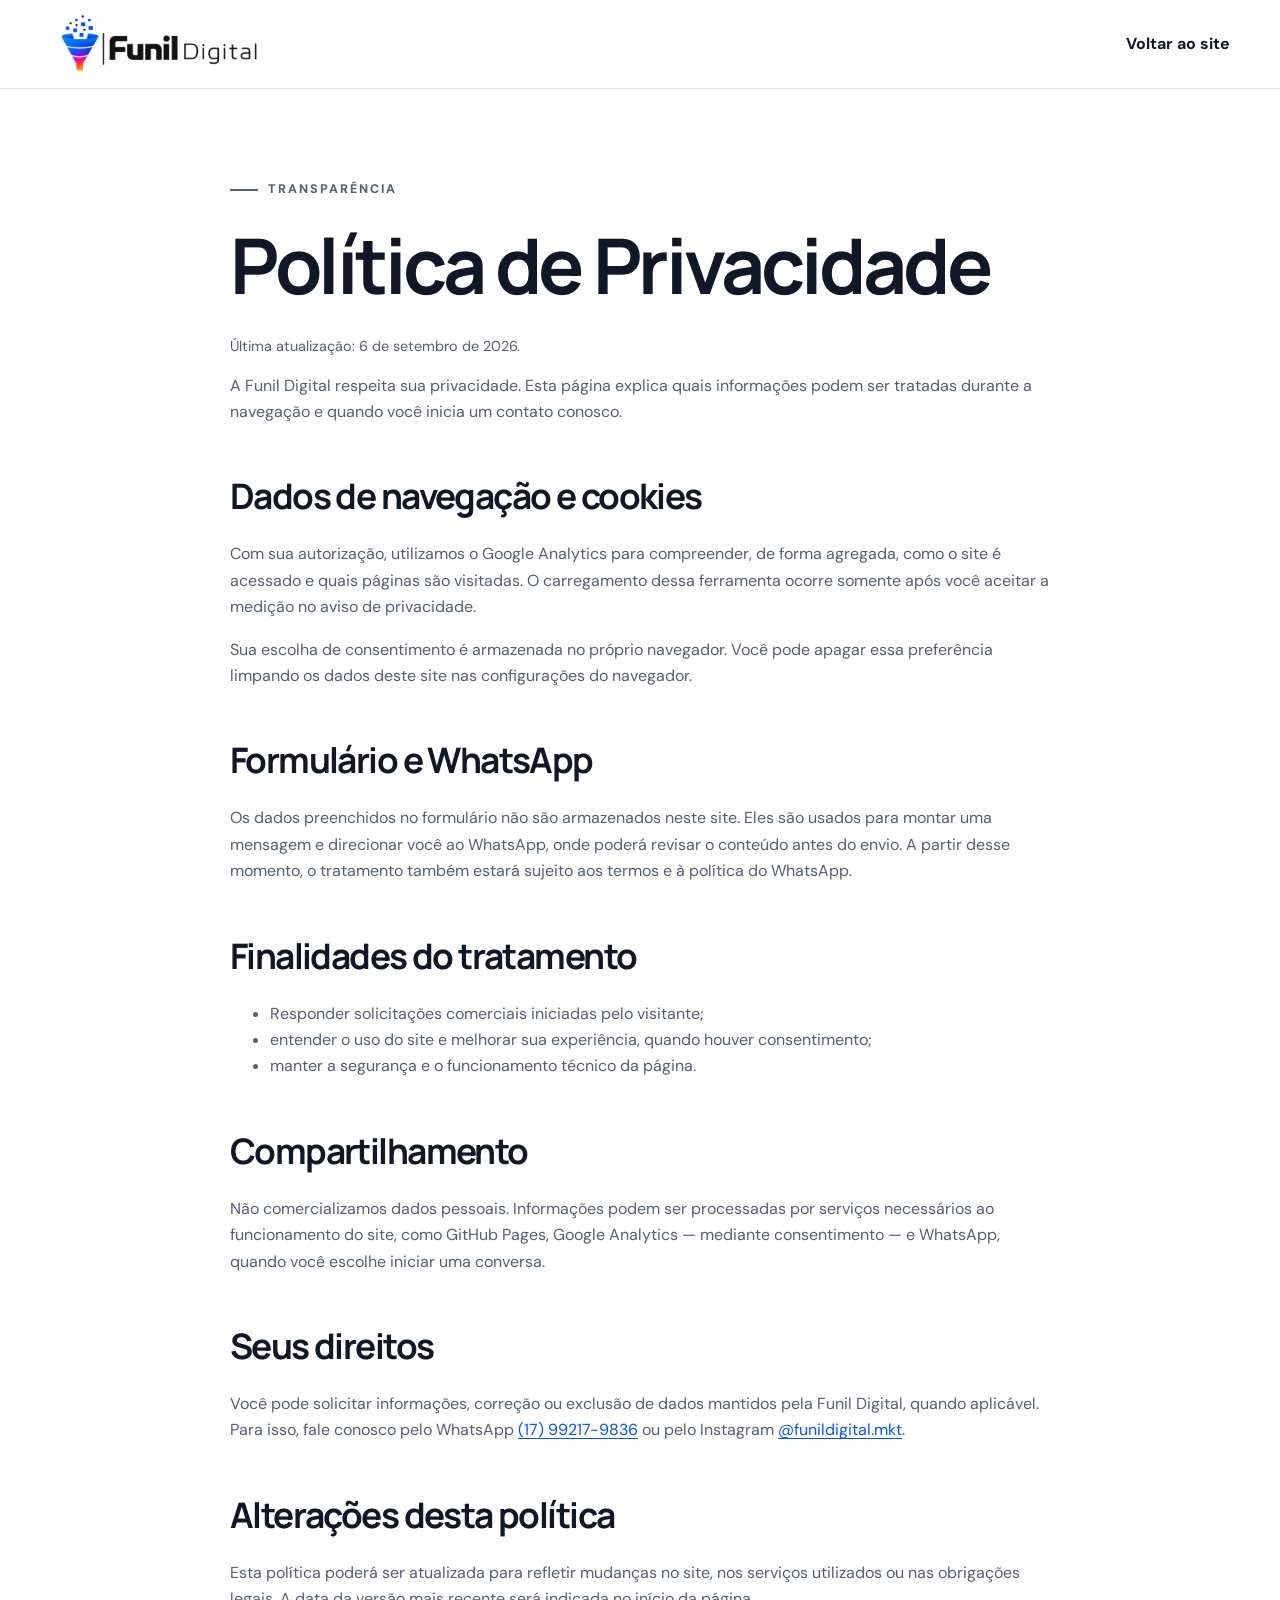
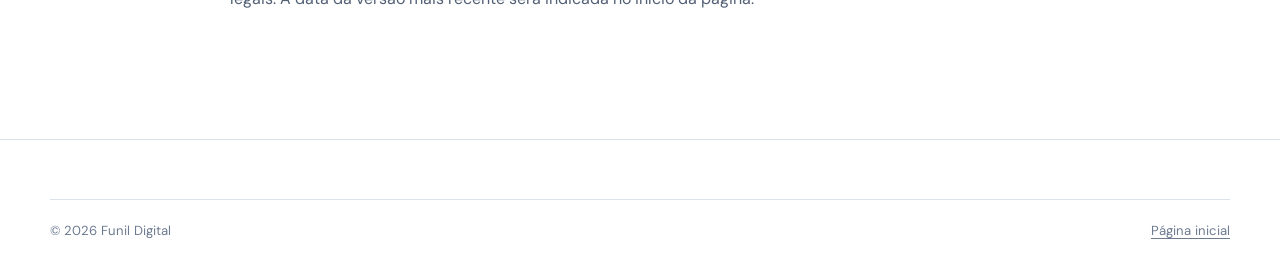
==== privacidade.html @ c0342c57 "feat: eleva site ao padrão de produção" ====
<!doctype html>
<html lang="pt-BR">
<head>
  <meta charset="utf-8">
  <meta name="viewport" content="width=device-width, initial-scale=1">
  <title>Política de Privacidade | Funil Digital</title>
  <meta name="description" content="Entenda como a Funil Digital trata dados de navegação e informações enviadas pelo WhatsApp.">
  <link rel="canonical" href="https://funildigital.com.br/privacidade.html">
  <meta name="robots" content="index, follow">
  <meta name="theme-color" content="#0756f4">
  <link rel="icon" type="image/png" sizes="32x32" href="assets/favicon-32.png">
  <link rel="preconnect" href="https://fonts.googleapis.com">
  <link rel="preconnect" href="https://fonts.gstatic.com" crossorigin>
  <link href="https://fonts.googleapis.com/css2?family=DM+Sans:wght@400;500;600;700&family=Manrope:wght@600;700;800&display=swap" rel="stylesheet">
  <link rel="stylesheet" href="styles.css">
</head>
<body class="legal-page">
  <a class="skip-link" href="#conteudo">Pular para o conteúdo</a>
  <header class="legal-header">
    <div class="container">
      <a class="brand" href="./" aria-label="Voltar para a página inicial da Funil Digital">
        <img src="assets/funil-digital-logo-header.webp" width="560" height="186" alt="Funil Digital">
      </a>
      <a class="text-link" href="./">Voltar ao site</a>
    </div>
  </header>
  <main id="conteudo" class="container legal-content">
    <p class="eyebrow">Transparência</p>
    <h1>Política de Privacidade</h1>
    <p class="legal-updated">Última atualização: 6 de setembro de 2026.</p>

    <p>A Funil Digital respeita sua privacidade. Esta página explica quais informações podem ser tratadas durante a navegação e quando você inicia um contato conosco.</p>

    <h2>Dados de navegação e cookies</h2>
    <p>Com sua autorização, utilizamos o Google Analytics para compreender, de forma agregada, como o site é acessado e quais páginas são visitadas. O carregamento dessa ferramenta ocorre somente após você aceitar a medição no aviso de privacidade.</p>
    <p>Sua escolha de consentimento é armazenada no próprio navegador. Você pode apagar essa preferência limpando os dados deste site nas configurações do navegador.</p>

    <h2>Formulário e WhatsApp</h2>
    <p>Os dados preenchidos no formulário não são armazenados neste site. Eles são usados para montar uma mensagem e direcionar você ao WhatsApp, onde poderá revisar o conteúdo antes do envio. A partir desse momento, o tratamento também estará sujeito aos termos e à política do WhatsApp.</p>

    <h2>Finalidades do tratamento</h2>
    <ul>
      <li>Responder solicitações comerciais iniciadas pelo visitante;</li>
      <li>entender o uso do site e melhorar sua experiência, quando houver consentimento;</li>
      <li>manter a segurança e o funcionamento técnico da página.</li>
    </ul>

    <h2>Compartilhamento</h2>
    <p>Não comercializamos dados pessoais. Informações podem ser processadas por serviços necessários ao funcionamento do site, como GitHub Pages, Google Analytics — mediante consentimento — e WhatsApp, quando você escolhe iniciar uma conversa.</p>

    <h2>Seus direitos</h2>
    <p>Você pode solicitar informações, correção ou exclusão de dados mantidos pela Funil Digital, quando aplicável. Para isso, fale conosco pelo WhatsApp <a href="https://wa.me/5517992179836" target="_blank" rel="noopener noreferrer">(17) 99217-9836</a> ou pelo Instagram <a href="https://www.instagram.com/funildigital.mkt/" target="_blank" rel="noopener noreferrer">@funildigital.mkt</a>.</p>

    <h2>Alterações desta política</h2>
    <p>Esta política poderá ser atualizada para refletir mudanças no site, nos serviços utilizados ou nas obrigações legais. A data da versão mais recente será indicada no início da página.</p>
  </main>
  <footer>
    <div class="container footer-legal">
      <span>© 2026 Funil Digital</span>
      <a href="./">Página inicial</a>
    </div>
  </footer>
</body>
</html>
---- styles.css ----
:root {
  --blue: #0756f4;
  --blue-dark: #0645c4;
  --navy: #071b4b;
  --ink: #101828;
  --muted: #526075;
  --line: #dce3ee;
  --soft: #f4f7fc;
  --pink: #e81596;
  --orange: #ff8a24;
  --white: #fff;
  --shadow: 0 22px 60px rgba(17, 38, 78, .12);
  --radius: 22px;
}

* { box-sizing: border-box; }
html { scroll-behavior: smooth; scroll-padding-top: 104px; }
body {
  margin: 0;
  color: var(--ink);
  background: var(--white);
  font: 1rem/1.65 "DM Sans", system-ui, -apple-system, BlinkMacSystemFont, "Segoe UI", sans-serif;
  text-rendering: optimizeLegibility;
  -webkit-font-smoothing: antialiased;
}
body.menu-open { overflow: hidden; }
img { display: block; max-width: 100%; }
a { color: inherit; text-decoration: none; }
button, input, select { font: inherit; }
h1, h2, h3 {
  margin-top: 0;
  font-family: "Manrope", system-ui, sans-serif;
  line-height: 1.08;
  letter-spacing: -.045em;
}
h1 { margin-bottom: 28px; font-size: clamp(3rem, 6.5vw, 6.2rem); }
h2 { margin-bottom: 26px; font-size: clamp(2.35rem, 4.3vw, 4.1rem); }
h3 { font-size: 1.45rem; }
p { margin-top: 0; }
em { color: var(--blue); font-style: normal; }
.container { width: min(1180px, calc(100% - 48px)); margin-inline: auto; }

.skip-link {
  position: fixed;
  top: 12px;
  left: 12px;
  z-index: 100;
  padding: 12px 16px;
  color: var(--white);
  background: var(--navy);
  border-radius: 8px;
  transform: translateY(-150%);
}
.skip-link:focus { transform: translateY(0); }
:focus-visible { outline: 3px solid var(--orange); outline-offset: 4px; }

.site-header {
  position: fixed;
  inset: 0 0 auto;
  z-index: 50;
  height: 88px;
  background: rgba(255, 255, 255, .92);
  border-bottom: 1px solid rgba(220, 227, 238, .85);
  backdrop-filter: blur(18px);
}
.nav { height: 100%; display: flex; align-items: center; justify-content: space-between; }
.brand { display: inline-flex; align-items: center; min-width: 190px; }
.brand img { width: 218px; height: auto; }
.nav nav { display: flex; align-items: center; gap: 32px; font-weight: 600; font-size: .95rem; }
.nav nav > a:not(.nav-cta) { position: relative; }
.nav nav > a:not(.nav-cta)::after {
  content: "";
  position: absolute;
  right: 100%;
  bottom: -7px;
  left: 0;
  height: 2px;
  background: var(--blue);
  transition: right .2s ease;
}
.nav nav > a:not(.nav-cta):hover::after,
.nav nav > a:not(.nav-cta):focus-visible::after { right: 0; }
.nav-cta, .button {
  display: inline-flex;
  min-height: 52px;
  align-items: center;
  justify-content: center;
  gap: 8px;
  border-radius: 999px;
  font-weight: 700;
}
.nav-cta { min-height: 44px; padding: 10px 19px; color: var(--white); background: var(--ink); }
.menu-button {
  display: none;
  width: 48px;
  height: 48px;
  padding: 12px;
  border: 0;
  border-radius: 10px;
  background: transparent;
  cursor: pointer;
}
.menu-button span {
  display: block;
  width: 24px;
  height: 2px;
  margin: 5px auto;
  background: var(--ink);
  transition: transform .2s ease, opacity .2s ease;
}
.menu-button[aria-expanded="true"] span:first-child { transform: translateY(7px) rotate(45deg); }
.menu-button[aria-expanded="true"] span:nth-child(2) { opacity: 0; }
.menu-button[aria-expanded="true"] span:last-child { transform: translateY(-7px) rotate(-45deg); }

.hero { padding-top: 140px; overflow: hidden; background: linear-gradient(180deg, #fff, #f7f9ff); }
.hero-grid {
  display: grid;
  min-height: 690px;
  grid-template-columns: 1.08fr .92fr;
  align-items: center;
  gap: 48px;
  padding: 50px 0 70px;
}
.eyebrow {
  margin-bottom: 24px;
  color: var(--blue);
  font-weight: 800;
  font-size: .78rem;
  letter-spacing: .16em;
  text-transform: uppercase;
}
.eyebrow::before {
  content: "";
  display: inline-block;
  width: 28px;
  height: 2px;
  margin-right: 10px;
  vertical-align: middle;
  background: currentColor;
}
.lead { max-width: 650px; color: var(--muted); font-size: 1.18rem; }
.actions { display: flex; align-items: center; gap: 28px; margin-top: 34px; }
.button {
  padding: 0 25px;
  border: 0;
  cursor: pointer;
  transition: transform .2s ease, box-shadow .2s ease, background .2s ease;
}
.button:hover { transform: translateY(-2px); }
.primary { color: var(--white); background: var(--blue); box-shadow: 0 14px 30px rgba(7, 86, 244, .25); }
.primary:hover { background: var(--blue-dark); box-shadow: 0 16px 34px rgba(7, 86, 244, .32); }
.secondary { margin-top: 20px; color: var(--navy); background: var(--white); }
.text-link { min-height: 44px; display: inline-flex; align-items: center; gap: 7px; font-weight: 700; }
.text-link span { color: var(--blue); }
.proof { display: flex; gap: 30px; margin-top: 56px; padding-top: 25px; border-top: 1px solid var(--line); }
.proof div { display: flex; flex-direction: column; }
.proof span { color: var(--muted); font-size: .82rem; }

.hero-visual { position: relative; display: grid; height: 560px; place-items: center; }
.ring { position: absolute; width: 530px; height: 530px; border: 1px solid rgba(7, 86, 244, .15); border-radius: 50%; }
.funnel-card {
  position: relative;
  z-index: 2;
  display: flex;
  width: min(410px, 86%);
  aspect-ratio: 1 / 1.06;
  flex-direction: column;
  align-items: center;
  justify-content: center;
  border: 1px solid rgba(255, 255, 255, .8);
  border-radius: 42px;
  background: rgba(255, 255, 255, .92);
  box-shadow: var(--shadow);
}
.funnel-card::before { content: ""; position: absolute; inset: 16px; border: 1px solid var(--line); border-radius: 31px; }
.funnel-card img { position: relative; z-index: 1; width: 220px; height: 220px; object-fit: contain; filter: drop-shadow(0 18px 18px rgba(7, 86, 244, .2)); }
.funnel-card p, .funnel-card strong { position: relative; z-index: 1; }
.funnel-card p { margin: 10px 0 0; color: var(--muted); font-size: .875rem; }
.funnel-card strong { font-family: "Manrope", system-ui, sans-serif; }
.metric {
  position: absolute;
  z-index: 3;
  padding: 14px 18px;
  background: var(--white);
  border-radius: 15px;
  box-shadow: 0 14px 36px rgba(20, 43, 88, .15);
}
.metric small, .metric strong { display: block; }
.metric small { color: var(--muted); font-size: .75rem; }
.metric strong { font-size: .875rem; }
.metric-top { top: 72px; right: -6px; }
.metric-bottom { bottom: 72px; left: -6px; }
.platforms {
  display: flex;
  min-height: 82px;
  align-items: center;
  justify-content: space-between;
  color: #5f6c80;
}
.platforms span { font-size: .8rem; letter-spacing: .08em; text-transform: uppercase; }
.platforms b { color: #344054; }
.platforms i { width: 4px; height: 4px; border-radius: 50%; background: var(--blue); }

.section { padding: 115px 0; }
.heading { display: grid; grid-template-columns: 1.4fr .6fr; align-items: end; gap: 70px; margin-bottom: 58px; }
.heading h2 { margin-bottom: 0; }
.heading > p { margin-bottom: 8px; color: var(--muted); }
.cards { display: grid; grid-template-columns: repeat(2, minmax(0, 1fr)); gap: 20px; }
.card {
  padding: 34px;
  overflow: hidden;
  border: 1px solid var(--line);
  border-radius: var(--radius);
  background: var(--white);
  transition: transform .25s ease, box-shadow .25s ease, border-color .25s ease;
}
.card:hover { transform: translateY(-5px); border-color: transparent; box-shadow: var(--shadow); }
.card.featured { color: var(--white); background: var(--blue); border-color: var(--blue); }
.number { color: #6d7b91; font: 700 .78rem "Manrope", system-ui, sans-serif; }
.featured .number { color: #c4d6ff; }
.service-icon {
  display: grid;
  width: 52px;
  height: 52px;
  margin: 36px 0 30px;
  place-items: center;
  color: var(--blue);
  background: var(--soft);
  border-radius: 15px;
  font-size: 1.5rem;
}
.featured .service-icon { color: var(--white); background: rgba(255, 255, 255, .15); }
.card p, .card li { color: var(--muted); }
.featured p, .featured li { color: #e8efff; }
.card ul { margin: 24px 0 0; padding: 20px 0 0; border-top: 1px solid var(--line); list-style: none; }
.featured ul { border-color: rgba(255, 255, 255, .25); }
.card li { margin: 8px 0; }
.card li::before { content: "✓"; margin-right: 8px; color: var(--blue); font-weight: 800; }
.featured li::before { color: var(--white); }

.method { position: relative; overflow: hidden; color: var(--white); background: var(--navy); }
.method::after {
  content: "";
  position: absolute;
  bottom: -280px;
  left: -220px;
  width: 540px;
  height: 540px;
  border-radius: 50%;
  background: radial-gradient(circle, rgba(7, 86, 244, .5), transparent 68%);
}
.method-grid { position: relative; z-index: 1; display: grid; grid-template-columns: .8fr 1.2fr; gap: 95px; }
.light { color: #adc4fa; }
.method p { color: #c5d0e5; }
.method h2 em, .contact h2 em {
  background: linear-gradient(100deg, #6a9dff, var(--pink), var(--orange));
  background-clip: text;
  -webkit-background-clip: text;
  -webkit-text-fill-color: transparent;
}
.steps { margin: 0; padding: 0; list-style: none; }
.steps li { display: grid; grid-template-columns: 60px 1fr; gap: 20px; padding: 26px 0; border-bottom: 1px solid rgba(255, 255, 255, .16); }
.steps > li > span, .steps small { color: #91adE8; font-size: .78rem; letter-spacing: .13em; text-transform: uppercase; }
.steps h3 { margin: 5px 0; }
.steps p { margin: 0; font-size: .94rem; }

.why-grid { display: grid; grid-template-columns: .9fr 1.1fr; align-items: center; gap: 90px; }
.gradient-panel {
  position: relative;
  display: grid;
  height: 590px;
  overflow: hidden;
  place-items: center;
  background: linear-gradient(155deg, var(--blue), #1534c6 48%, var(--pink) 76%, var(--orange));
  border-radius: 36px;
  box-shadow: var(--shadow);
}
.gradient-panel::after { content: ""; position: absolute; inset: 24px; border: 1px solid rgba(255, 255, 255, .35); border-radius: 27px; }
.gradient-panel img { width: 245px; height: 245px; object-fit: contain; filter: drop-shadow(0 25px 30px rgba(3, 12, 50, .25)); }
.why-copy > p { color: var(--muted); font-size: 1.08rem; }
.benefits { margin-top: 35px; }
.benefits > div { display: grid; grid-template-columns: 45px 1fr; padding: 20px 0; border-top: 1px solid var(--line); }
.benefits b { color: var(--blue); }
.benefits p { margin: 0; }
.benefits strong, .benefits span { display: block; }
.benefits span { color: var(--muted); font-size: .92rem; }

.faq { padding-top: 40px; background: var(--soft); }
.faq-grid { display: grid; grid-template-columns: .8fr 1.2fr; gap: 90px; }
.faq-list { border-top: 1px solid #cfd8e6; }
.faq details { border-bottom: 1px solid #cfd8e6; }
.faq summary {
  position: relative;
  padding: 24px 48px 24px 0;
  cursor: pointer;
  font: 700 1.05rem "Manrope", system-ui, sans-serif;
  list-style: none;
}
.faq summary::-webkit-details-marker { display: none; }
.faq summary::after { content: "+"; position: absolute; top: 20px; right: 8px; color: var(--blue); font-size: 1.6rem; font-weight: 400; }
.faq details[open] summary::after { content: "−"; }
.faq details p { padding-right: 44px; color: var(--muted); }

.contact { padding: 95px 0; background: var(--soft); }
.contact-card {
  position: relative;
  display: grid;
  grid-template-columns: 1fr .8fr;
  gap: 75px;
  padding: 68px;
  overflow: hidden;
  color: var(--white);
  background: var(--navy);
  border-radius: 36px;
}
.contact-card::before {
  content: "";
  position: absolute;
  top: -270px;
  right: -150px;
  width: 500px;
  height: 500px;
  border-radius: 50%;
  background: linear-gradient(145deg, rgba(7, 86, 244, .75), rgba(232, 21, 150, .4));
  filter: blur(15px);
}
.contact-copy, .contact form { position: relative; z-index: 1; }
.contact-copy > p { color: #c5d0e5; }
.contact address { display: flex; flex-direction: column; gap: 8px; font-style: normal; }
.contact address a { width: fit-content; min-height: 36px; }
.contact form { padding: 28px; color: var(--ink); background: var(--white); border-radius: 23px; }
.contact label { display: block; margin-top: 15px; font-weight: 700; font-size: .9rem; }
.contact label:first-child { margin-top: 0; }
.contact input, .contact select {
  width: 100%;
  height: 50px;
  margin-top: 6px;
  padding: 0 13px;
  color: var(--ink);
  background: #f8faff;
  border: 1px solid var(--line);
  border-radius: 10px;
}
.contact input:focus, .contact select:focus { border-color: var(--blue); box-shadow: 0 0 0 3px rgba(7, 86, 244, .12); outline: 0; }
.gradient-button { width: 100%; margin-top: 24px; color: var(--white); background: linear-gradient(100deg, var(--blue), #8f32d6, var(--pink)); }
.form-note { margin: 10px 0 0; color: #69778d; font-size: .78rem; text-align: center; }

.whatsapp-float {
  position: fixed;
  right: 22px;
  bottom: 22px;
  z-index: 40;
  display: grid;
  width: 56px;
  height: 56px;
  place-items: center;
  color: var(--white);
  background: #167d44;
  border: 3px solid var(--white);
  border-radius: 50%;
  box-shadow: 0 10px 28px rgba(16, 24, 40, .24);
  font-weight: 800;
  font-size: .82rem;
}
.whatsapp-float:hover { background: #116b39; }
.cookie-pending .whatsapp-float { bottom: 150px; }

footer { padding: 35px 0 22px; border-top: 1px solid var(--line); }
.footer-main { display: grid; grid-template-columns: 220px 1fr auto; align-items: center; gap: 34px; }
.footer-brand img { width: 205px; }
.footer-main p { margin: 0; color: var(--muted); text-align: center; }
.footer-main > a:last-child { min-height: 44px; display: inline-flex; align-items: center; font-weight: 700; }
.footer-legal {
  display: flex;
  justify-content: space-between;
  margin-top: 24px;
  padding-top: 20px;
  color: #6d7b91;
  border-top: 1px solid var(--line);
  font-size: .82rem;
}
.footer-legal a { text-decoration: underline; text-underline-offset: 3px; }

.cookie-banner {
  position: fixed;
  right: 20px;
  bottom: 20px;
  left: 20px;
  z-index: 80;
  display: flex;
  width: min(760px, calc(100% - 40px));
  align-items: center;
  justify-content: space-between;
  gap: 24px;
  margin-inline: auto;
  padding: 20px;
  background: var(--white);
  border: 1px solid var(--line);
  border-radius: 18px;
  box-shadow: 0 18px 60px rgba(16, 24, 40, .22);
}
.cookie-banner[hidden] { display: none; }
.cookie-banner p { margin: 4px 0 0; color: var(--muted); font-size: .9rem; }
.cookie-banner p a { color: var(--blue); text-decoration: underline; }
.cookie-actions { display: flex; gap: 10px; flex-shrink: 0; }
.cookie-actions button { min-height: 44px; padding: 0 17px; border-radius: 999px; cursor: pointer; font-weight: 700; }
.cookie-decline { color: var(--ink); background: var(--white); border: 1px solid var(--line); }
.cookie-accept { color: var(--white); background: var(--blue); border: 1px solid var(--blue); }
.noscript { padding: 14px; color: var(--white); background: var(--navy); text-align: center; }
.noscript a { text-decoration: underline; }

.legal-header { border-bottom: 1px solid var(--line); }
.legal-header .container { display: flex; min-height: 88px; align-items: center; justify-content: space-between; }
.legal-content { max-width: 820px; padding-top: 90px; padding-bottom: 110px; }
.legal-content h1 { font-size: clamp(2.7rem, 7vw, 4.8rem); }
.legal-content h2 { margin-top: 52px; font-size: clamp(1.6rem, 4vw, 2.2rem); }
.legal-content p, .legal-content li { color: var(--muted); }
.legal-content a { color: var(--blue); text-decoration: underline; text-underline-offset: 3px; }
.legal-updated { font-size: .9rem; }

@media (max-width: 950px) {
  .menu-button { display: block; }
  .nav nav {
    position: fixed;
    inset: 88px 0 auto;
    display: none;
    max-height: calc(100vh - 88px);
    overflow-y: auto;
    flex-direction: column;
    align-items: stretch;
    gap: 8px;
    padding: 22px 24px 30px;
    background: var(--white);
    border-bottom: 1px solid var(--line);
    box-shadow: 0 20px 35px rgba(15, 30, 60, .1);
  }
  .nav nav.open { display: flex; }
  .nav nav a { min-height: 48px; display: flex; align-items: center; padding-inline: 12px; }
  .nav-cta { justify-content: center; margin-top: 8px; }
  .hero-grid, .method-grid, .why-grid, .contact-card, .faq-grid { grid-template-columns: 1fr; }
  .hero-grid { padding-top: 20px; }
  .hero-copy { padding-top: 50px; }
  .hero-visual { height: 510px; }
  .heading { grid-template-columns: 1fr; gap: 18px; }
  .method-grid, .why-grid, .faq-grid { gap: 58px; }
  .contact-card { gap: 42px; }
  .gradient-panel { height: 520px; }
  .footer-main { grid-template-columns: 205px 1fr; }
  .footer-main > a:last-child { grid-column: 2; justify-self: end; }
}

@media (max-width: 620px) {
  html { scroll-padding-top: 90px; }
  .container { width: min(100% - 28px, 1180px); }
  .site-header { height: 78px; }
  .brand img { width: 178px; }
  .nav nav { inset: 78px 0 auto; max-height: calc(100vh - 78px); }
  .hero { padding-top: 96px; }
  .hero-grid { min-height: auto; padding-bottom: 40px; }
  .hero-copy { padding-top: 34px; }
  h1 { font-size: clamp(2.65rem, 13vw, 3.25rem); }
  h2 { font-size: clamp(2.15rem, 10vw, 2.8rem); }
  .lead { font-size: 1.05rem; }
  .actions { align-items: stretch; flex-direction: column; gap: 14px; }
  .actions .button, .actions .text-link { width: 100%; justify-content: center; }
  .proof { justify-content: space-between; gap: 12px; margin-top: 42px; }
  .proof div:nth-child(2) { display: none; }
  .hero-visual { height: 430px; }
  .ring { width: 390px; height: 390px; }
  .funnel-card { width: 88%; border-radius: 30px; }
  .funnel-card img { width: 178px; height: 178px; }
  .metric-top { top: 42px; right: 0; }
  .metric-bottom { bottom: 42px; left: 0; }
  .platforms { justify-content: flex-start; gap: 22px; overflow-x: auto; white-space: nowrap; scrollbar-width: none; }
  .platforms::-webkit-scrollbar { display: none; }
  .section { padding: 80px 0; }
  .cards { grid-template-columns: 1fr; }
  .card { padding: 28px; }
  .method-grid, .why-grid, .faq-grid { gap: 45px; }
  .gradient-panel { height: 420px; }
  .gradient-panel img { width: 205px; height: 205px; }
  .faq { padding-top: 70px; }
  .contact { padding: 70px 0; }
  .contact-card { width: calc(100% - 18px); padding: 42px 21px; border-radius: 28px; }
  .contact form { padding: 22px; }
  .footer-main { display: flex; align-items: flex-start; flex-direction: column; gap: 18px; }
  .footer-main p { text-align: left; }
  .footer-main > a:last-child { align-self: flex-start; }
  .footer-legal { flex-direction: column; gap: 8px; }
  .whatsapp-float { right: 14px; bottom: 14px; }
  .cookie-banner { align-items: stretch; flex-direction: column; }
  .cookie-actions { width: 100%; }
  .cookie-actions button { flex: 1; }
  .cookie-pending .whatsapp-float { bottom: 250px; }
}

@media (prefers-reduced-motion: reduce) {
  html { scroll-behavior: auto; }
  *, *::before, *::after { scroll-behavior: auto !important; transition-duration: .01ms !important; }
}
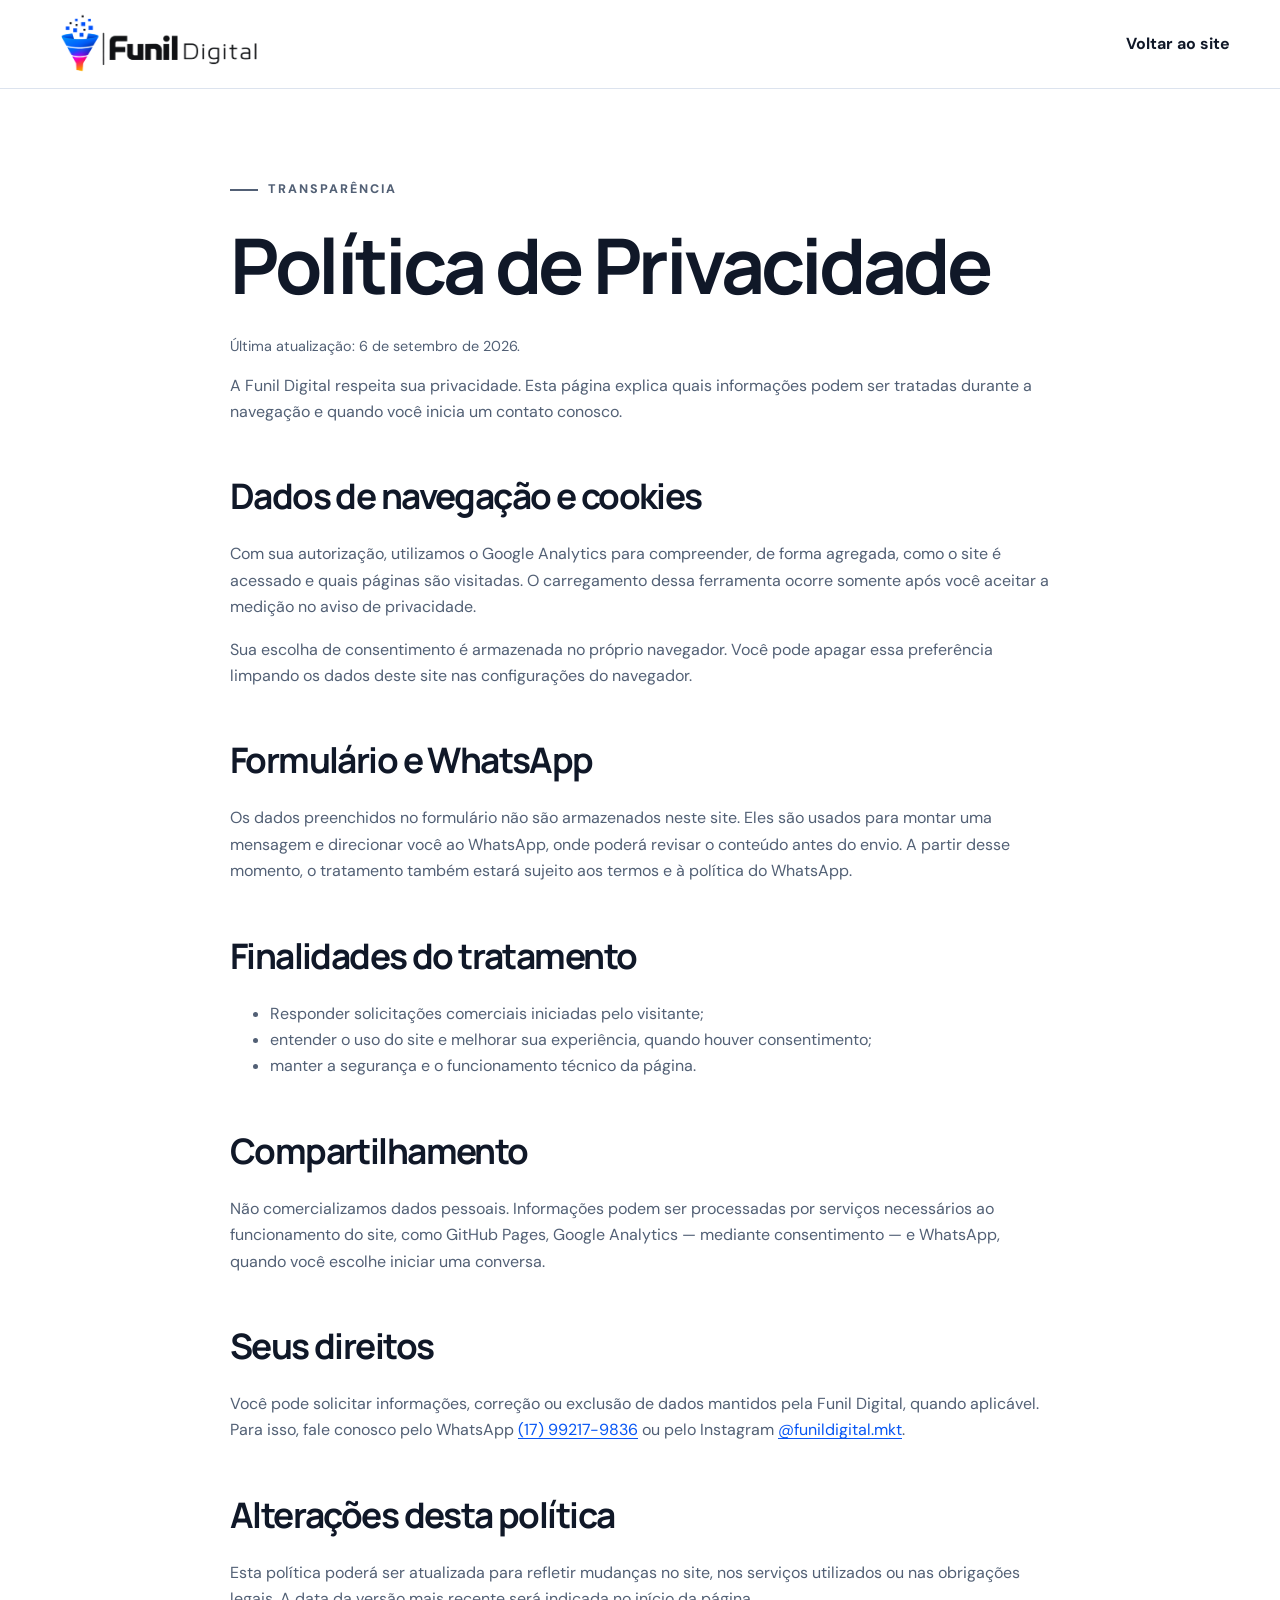
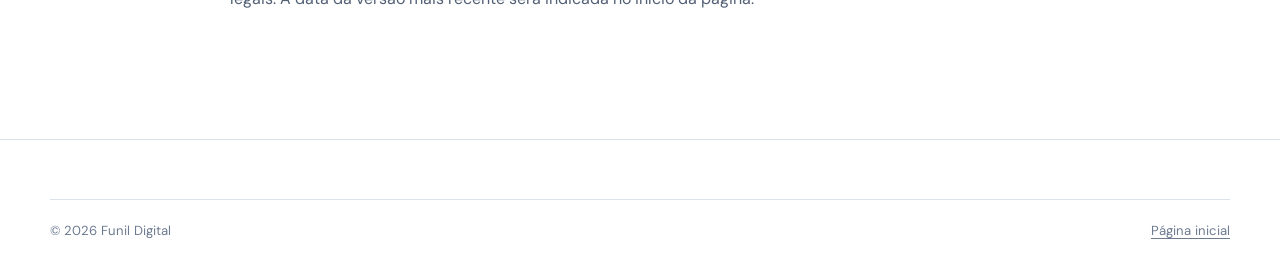
==== commit 1800912f: "fix: atualiza imagens e remove referências WebP" ====
--- a/privacidade.html
+++ b/privacidade.html
@@ -19,7 +19,7 @@
   <header class="legal-header">
     <div class="container">
       <a class="brand" href="./" aria-label="Voltar para a página inicial da Funil Digital">
-        <img src="assets/funil-digital-logo-header.webp" width="560" height="186" alt="Funil Digital">
+        <img src="assets/funil-digital-horizontal-compacta.png" width="2048" height="682" alt="Funil Digital">
       </a>
       <a class="text-link" href="./">Voltar ao site</a>
     </div>
--- a/styles.css
+++ b/styles.css
@@ -156,40 +156,36 @@
 .proof div { display: flex; flex-direction: column; }
 .proof span { color: var(--muted); font-size: .82rem; }
 
-.hero-visual { position: relative; display: grid; height: 560px; place-items: center; }
-.ring { position: absolute; width: 530px; height: 530px; border: 1px solid rgba(7, 86, 244, .15); border-radius: 50%; }
-.funnel-card {
+.hero-visual { position: relative; display: grid; min-width: 0; height: 560px; place-items: center; }
+.hero-project-backdrop {
+  position: absolute;
+  inset: 34px 0 34px 42px;
+  border-radius: 38px;
+  background: linear-gradient(145deg, var(--blue), #6b38d5 58%, var(--pink));
+  transform: rotate(3deg);
+  opacity: .14;
+}
+.hero-project-card {
   position: relative;
   z-index: 2;
-  display: flex;
-  width: min(410px, 86%);
-  aspect-ratio: 1 / 1.06;
-  flex-direction: column;
-  align-items: center;
-  justify-content: center;
-  border: 1px solid rgba(255, 255, 255, .8);
-  border-radius: 42px;
-  background: rgba(255, 255, 255, .92);
-  box-shadow: var(--shadow);
-}
-.funnel-card::before { content: ""; position: absolute; inset: 16px; border: 1px solid var(--line); border-radius: 31px; }
-.funnel-card img { position: relative; z-index: 1; width: 220px; height: 220px; object-fit: contain; filter: drop-shadow(0 18px 18px rgba(7, 86, 244, .2)); }
-.funnel-card p, .funnel-card strong { position: relative; z-index: 1; }
-.funnel-card p { margin: 10px 0 0; color: var(--muted); font-size: .875rem; }
-.funnel-card strong { font-family: "Manrope", system-ui, sans-serif; }
-.metric {
-  position: absolute;
-  z-index: 3;
-  padding: 14px 18px;
+  width: min(525px, calc(100% - 24px));
+  overflow: hidden;
+  border: 1px solid rgba(15, 30, 60, .09);
+  border-radius: 28px;
   background: var(--white);
-  border-radius: 15px;
-  box-shadow: 0 14px 36px rgba(20, 43, 88, .15);
-}
-.metric small, .metric strong { display: block; }
-.metric small { color: var(--muted); font-size: .75rem; }
-.metric strong { font-size: .875rem; }
-.metric-top { top: 72px; right: -6px; }
-.metric-bottom { bottom: 72px; left: -6px; }
+  box-shadow: 0 28px 70px rgba(20, 43, 88, .2);
+  transform: rotate(-1.2deg);
+  transition: transform .25s ease, box-shadow .25s ease;
+}
+.hero-project-card:hover { transform: rotate(0) translateY(-5px); box-shadow: 0 34px 78px rgba(20, 43, 88, .25); }
+.hero-project-meta { display: flex; min-height: 48px; align-items: center; justify-content: space-between; padding: 0 20px; color: #657187; font-size: .72rem; font-weight: 800; letter-spacing: .1em; text-transform: uppercase; }
+.hero-project-card > img { display: block; width: calc(100% - 20px); height: auto; margin: 0 10px; border: 1px solid var(--line); }
+.hero-project-caption { display: flex; min-height: 82px; align-items: center; justify-content: space-between; gap: 18px; padding: 15px 20px 17px; }
+.hero-project-caption div { min-width: 0; }
+.hero-project-caption small, .hero-project-caption strong { display: block; }
+.hero-project-caption small { overflow: hidden; color: var(--muted); font-size: .7rem; letter-spacing: .04em; text-overflow: ellipsis; white-space: nowrap; }
+.hero-project-caption strong { margin-top: 4px; font-family: "Manrope", system-ui, sans-serif; font-size: 1.08rem; }
+.hero-project-caption > span { display: grid; width: 38px; height: 38px; flex: 0 0 auto; place-items: center; color: var(--white); background: var(--blue); border-radius: 50%; }
 .platforms {
   display: flex;
   min-height: 82px;
@@ -205,39 +201,115 @@
 .heading { display: grid; grid-template-columns: 1.4fr .6fr; align-items: end; gap: 70px; margin-bottom: 58px; }
 .heading h2 { margin-bottom: 0; }
 .heading > p { margin-bottom: 8px; color: var(--muted); }
-.cards { display: grid; grid-template-columns: repeat(2, minmax(0, 1fr)); gap: 20px; }
-.card {
-  padding: 34px;
+.service-primary {
+  display: grid;
+  grid-template-columns: 1.12fr .88fr;
+  gap: 70px;
+  padding: 52px;
+  color: var(--white);
+  background: var(--blue);
+  border-radius: 30px;
+  box-shadow: 0 24px 60px rgba(7, 86, 244, .2);
+}
+.service-label { margin: 0 0 18px; font-size: .72rem; font-weight: 800; letter-spacing: .13em; text-transform: uppercase; }
+.service-primary .service-label { color: #c9d9ff; }
+.service-primary h3 { margin: 0 0 18px; font-family: "Manrope", system-ui, sans-serif; font-size: clamp(2rem, 4vw, 3.15rem); line-height: 1; }
+.service-primary-copy .service-description { max-width: 610px; margin-bottom: 0; color: #e7eeff; font-size: 1.05rem; }
+.service-primary-copy .service-price { display: flex; align-items: flex-start; flex-direction: column; margin: 34px 0 0; color: var(--white); }
+.service-price span { color: #c9d9ff; font-size: .75rem; font-weight: 800; letter-spacing: .11em; text-transform: uppercase; }
+.service-price strong { margin: 2px 0 4px; font: 800 clamp(2rem, 4vw, 3rem)/1 "Manrope", system-ui, sans-serif; letter-spacing: -.04em; }
+.service-price small { max-width: 390px; color: #dce7ff; font-size: .78rem; }
+.service-primary-details { display: flex; align-items: flex-start; flex-direction: column; justify-content: space-between; }
+.service-primary-details ul { width: 100%; margin: 0 0 30px; padding: 0; border-top: 1px solid rgba(255, 255, 255, .25); list-style: none; }
+.service-primary-details li { padding: 13px 0; color: #edf2ff; border-bottom: 1px solid rgba(255, 255, 255, .18); }
+.service-primary-details li::before { content: "✓"; margin-right: 9px; font-weight: 800; }
+.service-button { color: var(--blue); background: var(--white); }
+.service-button:hover { box-shadow: 0 14px 30px rgba(0, 0, 0, .15); }
+.service-grid { display: grid; grid-template-columns: repeat(2, minmax(0, 1fr)); margin-top: 22px; border-top: 1px solid var(--line); border-left: 1px solid var(--line); }
+.service-item { position: relative; min-height: 280px; padding: 36px 76px 36px 36px; background: var(--white); border-right: 1px solid var(--line); border-bottom: 1px solid var(--line); }
+.service-item > span { position: absolute; top: 37px; right: 34px; color: #8290a5; font: 700 .78rem "Manrope", system-ui, sans-serif; }
+.service-item .service-label { color: var(--blue); }
+.service-item h3 { margin: 45px 0 14px; font-family: "Manrope", system-ui, sans-serif; font-size: clamp(1.45rem, 3vw, 2rem); }
+.service-item > p:last-child { margin: 0; color: var(--muted); }
+
+.projects { padding-top: 105px; background: #f8faff; }
+.projects-heading {
+  display: grid;
+  grid-template-columns: minmax(0, 1.35fr) minmax(280px, .65fr);
+  align-items: end;
+  gap: 70px;
+  margin-bottom: 64px;
+}
+.projects-heading h2 { max-width: 800px; }
+.projects-heading-side > p { margin: 0 0 24px; color: var(--muted); font-size: 1.05rem; }
+.project-controls { display: flex; gap: 10px; }
+.project-controls button { display: grid; width: 48px; height: 48px; padding: 0; place-items: center; color: var(--ink); background: var(--white); border: 1px solid #cdd7e7; border-radius: 50%; cursor: pointer; font-size: 1.2rem; transition: color .2s ease, background .2s ease, border-color .2s ease, transform .2s ease; }
+.project-controls button:hover:not(:disabled) { color: var(--white); background: var(--blue); border-color: var(--blue); transform: translateY(-2px); }
+.project-controls button:disabled { cursor: not-allowed; opacity: .38; }
+.project-list {
+  --project-card: min(800px, calc(100% - 210px));
+  --project-gap: 24px;
+  display: flex;
+  gap: var(--project-gap);
+  margin: -14px -12px -30px;
+  padding: 14px 12px 42px;
+  overflow-x: auto;
+  overscroll-behavior-inline: contain;
+  scroll-behavior: smooth;
+  scroll-snap-type: x mandatory;
+  scrollbar-width: none;
+}
+.project-list::-webkit-scrollbar { display: none; }
+.project-list::after { content: ""; flex: 0 0 calc(100% - var(--project-card) - var(--project-gap)); }
+.project-case {
+  display: grid;
+  grid-template-columns: minmax(0, 1.12fr) minmax(280px, .88fr);
+  flex: 0 0 var(--project-card);
+  min-width: 0;
   overflow: hidden;
+  background: var(--white);
   border: 1px solid var(--line);
-  border-radius: var(--radius);
-  background: var(--white);
-  transition: transform .25s ease, box-shadow .25s ease, border-color .25s ease;
-}
-.card:hover { transform: translateY(-5px); border-color: transparent; box-shadow: var(--shadow); }
-.card.featured { color: var(--white); background: var(--blue); border-color: var(--blue); }
-.number { color: #6d7b91; font: 700 .78rem "Manrope", system-ui, sans-serif; }
-.featured .number { color: #c4d6ff; }
-.service-icon {
+  border-radius: 24px;
+  box-shadow: 0 22px 50px rgba(23, 45, 82, .15);
+  scroll-snap-align: start;
+  scroll-snap-stop: always;
+  transition: box-shadow .25s ease, transform .25s ease;
+}
+.project-case:hover { box-shadow: 0 28px 62px rgba(23, 45, 82, .2); transform: translateY(-3px); }
+.project-visual {
   display: grid;
-  width: 52px;
-  height: 52px;
-  margin: 36px 0 30px;
+  min-width: 0;
+  padding: 8px;
+  overflow: hidden;
   place-items: center;
+  background: #eef3fb;
+  border-right: 1px solid var(--line);
+}
+.project-visual img {
+  display: block;
+  width: 100%;
+  aspect-ratio: 1.52 / 1;
+  object-fit: cover;
+  object-position: top center;
+  border-radius: 20px 20px 12px 12px;
+  transition: transform .35s ease;
+}
+.project-visual:hover img { transform: scale(1.012); }
+.project-content { display: flex; min-height: 320px; padding: 30px 30px 28px; flex-direction: column; }
+.project-type {
+  margin: 0 0 14px;
   color: var(--blue);
-  background: var(--soft);
-  border-radius: 15px;
-  font-size: 1.5rem;
-}
-.featured .service-icon { color: var(--white); background: rgba(255, 255, 255, .15); }
-.card p, .card li { color: var(--muted); }
-.featured p, .featured li { color: #e8efff; }
-.card ul { margin: 24px 0 0; padding: 20px 0 0; border-top: 1px solid var(--line); list-style: none; }
-.featured ul { border-color: rgba(255, 255, 255, .25); }
-.card li { margin: 8px 0; }
-.card li::before { content: "✓"; margin-right: 8px; color: var(--blue); font-weight: 800; }
-.featured li::before { color: var(--white); }
-
+  font-size: .76rem;
+  font-weight: 800;
+  letter-spacing: .12em;
+  text-transform: uppercase;
+}
+.project-content h3 { margin: 0 0 18px; font-family: "Manrope", sans-serif; font-size: clamp(1.9rem, 4vw, 2.8rem); line-height: 1.08; }
+.project-content > p { color: var(--muted); font-size: 1rem; }
+.project-scope { display: flex; flex-wrap: wrap; gap: 8px; margin: 24px 0 22px; padding: 0; list-style: none; }
+.project-scope li { padding: 7px 11px; color: #40506a; background: #f4f7fc; border: 1px solid var(--line); border-radius: 999px; font-size: .78rem; font-weight: 700; }
+.project-link { display: inline-flex; width: fit-content; min-height: 44px; align-items: center; gap: 9px; margin-top: auto; color: var(--ink); border-bottom: 1px solid var(--ink); font-weight: 800; }
+.project-link:hover { color: var(--blue); border-color: var(--blue); }
 .method { position: relative; overflow: hidden; color: var(--white); background: var(--navy); }
 .method::after {
   content: "";
@@ -252,6 +324,9 @@
 .method-grid { position: relative; z-index: 1; display: grid; grid-template-columns: .8fr 1.2fr; gap: 95px; }
 .light { color: #adc4fa; }
 .method p { color: #c5d0e5; }
+.method-intro .method-timing { display: flex; align-items: flex-start; flex-direction: column; margin: 30px 0 8px; padding: 18px 20px; color: var(--white); background: rgba(255, 255, 255, .07); border: 1px solid rgba(255, 255, 255, .14); border-radius: 16px; }
+.method-timing strong { font-family: "Manrope", system-ui, sans-serif; font-size: 1.05rem; }
+.method-timing span { margin-top: 3px; color: #aebddd; font-size: .86rem; }
 .method h2 em, .contact h2 em {
   background: linear-gradient(100deg, #6a9dff, var(--pink), var(--orange));
   background-clip: text;
@@ -265,19 +340,23 @@
 .steps p { margin: 0; font-size: .94rem; }
 
 .why-grid { display: grid; grid-template-columns: .9fr 1.1fr; align-items: center; gap: 90px; }
-.gradient-panel {
+.founder-panel {
   position: relative;
-  display: grid;
+  margin: 0;
   height: 590px;
   overflow: hidden;
-  place-items: center;
-  background: linear-gradient(155deg, var(--blue), #1534c6 48%, var(--pink) 76%, var(--orange));
+  background: #ece8e7;
   border-radius: 36px;
   box-shadow: var(--shadow);
 }
-.gradient-panel::after { content: ""; position: absolute; inset: 24px; border: 1px solid rgba(255, 255, 255, .35); border-radius: 27px; }
-.gradient-panel img { width: 245px; height: 245px; object-fit: contain; filter: drop-shadow(0 25px 30px rgba(3, 12, 50, .25)); }
+.founder-panel::after { content: ""; position: absolute; inset: 0; background: linear-gradient(180deg, transparent 58%, rgba(7, 17, 39, .72)); pointer-events: none; }
+.founder-panel img { width: 100%; height: 100%; object-fit: cover; object-position: center; }
+.founder-panel figcaption { position: absolute; right: 28px; bottom: 26px; left: 28px; z-index: 1; color: var(--white); }
+.founder-panel figcaption strong, .founder-panel figcaption span { display: block; }
+.founder-panel figcaption strong { font-family: "Manrope", sans-serif; font-size: 1.25rem; }
+.founder-panel figcaption span { margin-top: 3px; color: rgba(255, 255, 255, .78); font-size: .88rem; }
 .why-copy > p { color: var(--muted); font-size: 1.08rem; }
+.why-copy .founder-location { margin-top: 20px; color: var(--ink); font-weight: 700; }
 .benefits { margin-top: 35px; }
 .benefits > div { display: grid; grid-template-columns: 45px 1fr; padding: 20px 0; border-top: 1px solid var(--line); }
 .benefits b { color: var(--blue); }
@@ -326,6 +405,8 @@
 }
 .contact-copy, .contact form { position: relative; z-index: 1; }
 .contact-copy > p { color: #c5d0e5; }
+.contact-copy .contact-response { display: inline-flex; min-height: 38px; align-items: center; gap: 9px; margin: 12px 0 28px; padding: 7px 13px; color: #eaf0ff; background: rgba(255, 255, 255, .09); border: 1px solid rgba(255, 255, 255, .15); border-radius: 999px; font-size: .88rem; font-weight: 700; }
+.contact-response span { width: 8px; height: 8px; flex: 0 0 auto; background: #66e39a; border-radius: 50%; box-shadow: 0 0 0 4px rgba(102, 227, 154, .12); }
 .contact address { display: flex; flex-direction: column; gap: 8px; font-style: normal; }
 .contact address a { width: fit-content; min-height: 36px; }
 .contact form { padding: 28px; color: var(--ink); background: var(--white); border-radius: 23px; }
@@ -355,14 +436,14 @@
   height: 56px;
   place-items: center;
   color: var(--white);
-  background: #167d44;
-  border: 3px solid var(--white);
+  background: #22c55e;
+  border: 0;
   border-radius: 50%;
-  box-shadow: 0 10px 28px rgba(16, 24, 40, .24);
-  font-weight: 800;
-  font-size: .82rem;
-}
-.whatsapp-float:hover { background: #116b39; }
+  box-shadow: 0 7px 20px rgba(0, 0, 0, .2);
+  transition: transform .2s ease, box-shadow .2s ease;
+}
+.whatsapp-float:hover { transform: translateY(-2px) scale(1.035); box-shadow: 0 10px 26px rgba(0, 0, 0, .26); }
+.whatsapp-float .whatsapp-mark { width: 36px; height: 36px; display: block; fill: currentColor; }
 .cookie-pending .whatsapp-float { bottom: 150px; }
 
 footer { padding: 35px 0 22px; border-top: 1px solid var(--line); }
@@ -441,12 +522,24 @@
   .hero-grid { padding-top: 20px; }
   .hero-copy { padding-top: 50px; }
   .hero-visual { height: 510px; }
-  .heading { grid-template-columns: 1fr; gap: 18px; }
+  .heading, .projects-heading { grid-template-columns: 1fr; gap: 18px; }
+  .projects-heading-side { display: flex; align-items: flex-end; justify-content: space-between; gap: 28px; }
+  .projects-heading-side > p { max-width: 620px; margin-bottom: 0; }
+  .project-case { grid-template-columns: 1.08fr .92fr; }
+  .project-content { padding: 28px; }
+  .service-primary { grid-template-columns: 1fr; gap: 38px; }
   .method-grid, .why-grid, .faq-grid { gap: 58px; }
   .contact-card { gap: 42px; }
-  .gradient-panel { height: 520px; }
+  .founder-panel { width: min(560px, 100%); height: 520px; }
   .footer-main { grid-template-columns: 205px 1fr; }
   .footer-main > a:last-child { grid-column: 2; justify-self: end; }
+}
+
+@media (max-width: 760px) {
+  .project-list { --project-card: calc(100% - 70px); }
+  .project-case { grid-template-columns: 1fr; }
+  .project-visual { border-right: 0; border-bottom: 1px solid var(--line); }
+  .project-content { min-height: 0; }
 }
 
 @media (max-width: 620px) {
@@ -465,20 +558,29 @@
   .actions .button, .actions .text-link { width: 100%; justify-content: center; }
   .proof { justify-content: space-between; gap: 12px; margin-top: 42px; }
   .proof div:nth-child(2) { display: none; }
-  .hero-visual { height: 430px; }
-  .ring { width: 390px; height: 390px; }
-  .funnel-card { width: 88%; border-radius: 30px; }
-  .funnel-card img { width: 178px; height: 178px; }
-  .metric-top { top: 42px; right: 0; }
-  .metric-bottom { bottom: 42px; left: 0; }
+  .hero-visual { height: 420px; }
+  .hero-project-backdrop { inset: 28px 8px 28px 26px; border-radius: 28px; }
+  .hero-project-card { width: calc(100% - 12px); border-radius: 22px; transform: rotate(-.7deg); }
+  .hero-project-meta { min-height: 42px; padding-inline: 15px; }
+  .hero-project-caption { min-height: 74px; padding: 13px 15px 15px; }
+  .hero-project-caption small { font-size: .65rem; }
   .platforms { justify-content: flex-start; gap: 22px; overflow-x: auto; white-space: nowrap; scrollbar-width: none; }
   .platforms::-webkit-scrollbar { display: none; }
   .section { padding: 80px 0; }
-  .cards { grid-template-columns: 1fr; }
-  .card { padding: 28px; }
+  .service-primary { padding: 34px 26px; border-radius: 24px; }
+  .service-grid { grid-template-columns: 1fr; }
+  .service-item { min-height: 240px; padding: 30px 62px 30px 26px; }
+  .service-item > span { top: 31px; right: 26px; }
+  .service-item h3 { margin-top: 38px; }
+  .projects { padding-top: 28px; }
+  .projects-heading { margin-bottom: 42px; }
+  .projects-heading-side { align-items: flex-start; flex-direction: column; }
+  .project-list { --project-card: calc(100% - 38px); --project-gap: 14px; margin-inline: -8px; padding-inline: 8px; }
+  .project-content { min-height: 0; padding: 26px 24px 28px; }
+  .project-visual { padding: 6px; border-radius: 19px; }
+  .project-visual img { border-radius: 14px; }
   .method-grid, .why-grid, .faq-grid { gap: 45px; }
-  .gradient-panel { height: 420px; }
-  .gradient-panel img { width: 205px; height: 205px; }
+  .founder-panel { height: 430px; }
   .faq { padding-top: 70px; }
   .contact { padding: 70px 0; }
   .contact-card { width: calc(100% - 18px); padding: 42px 21px; border-radius: 28px; }
